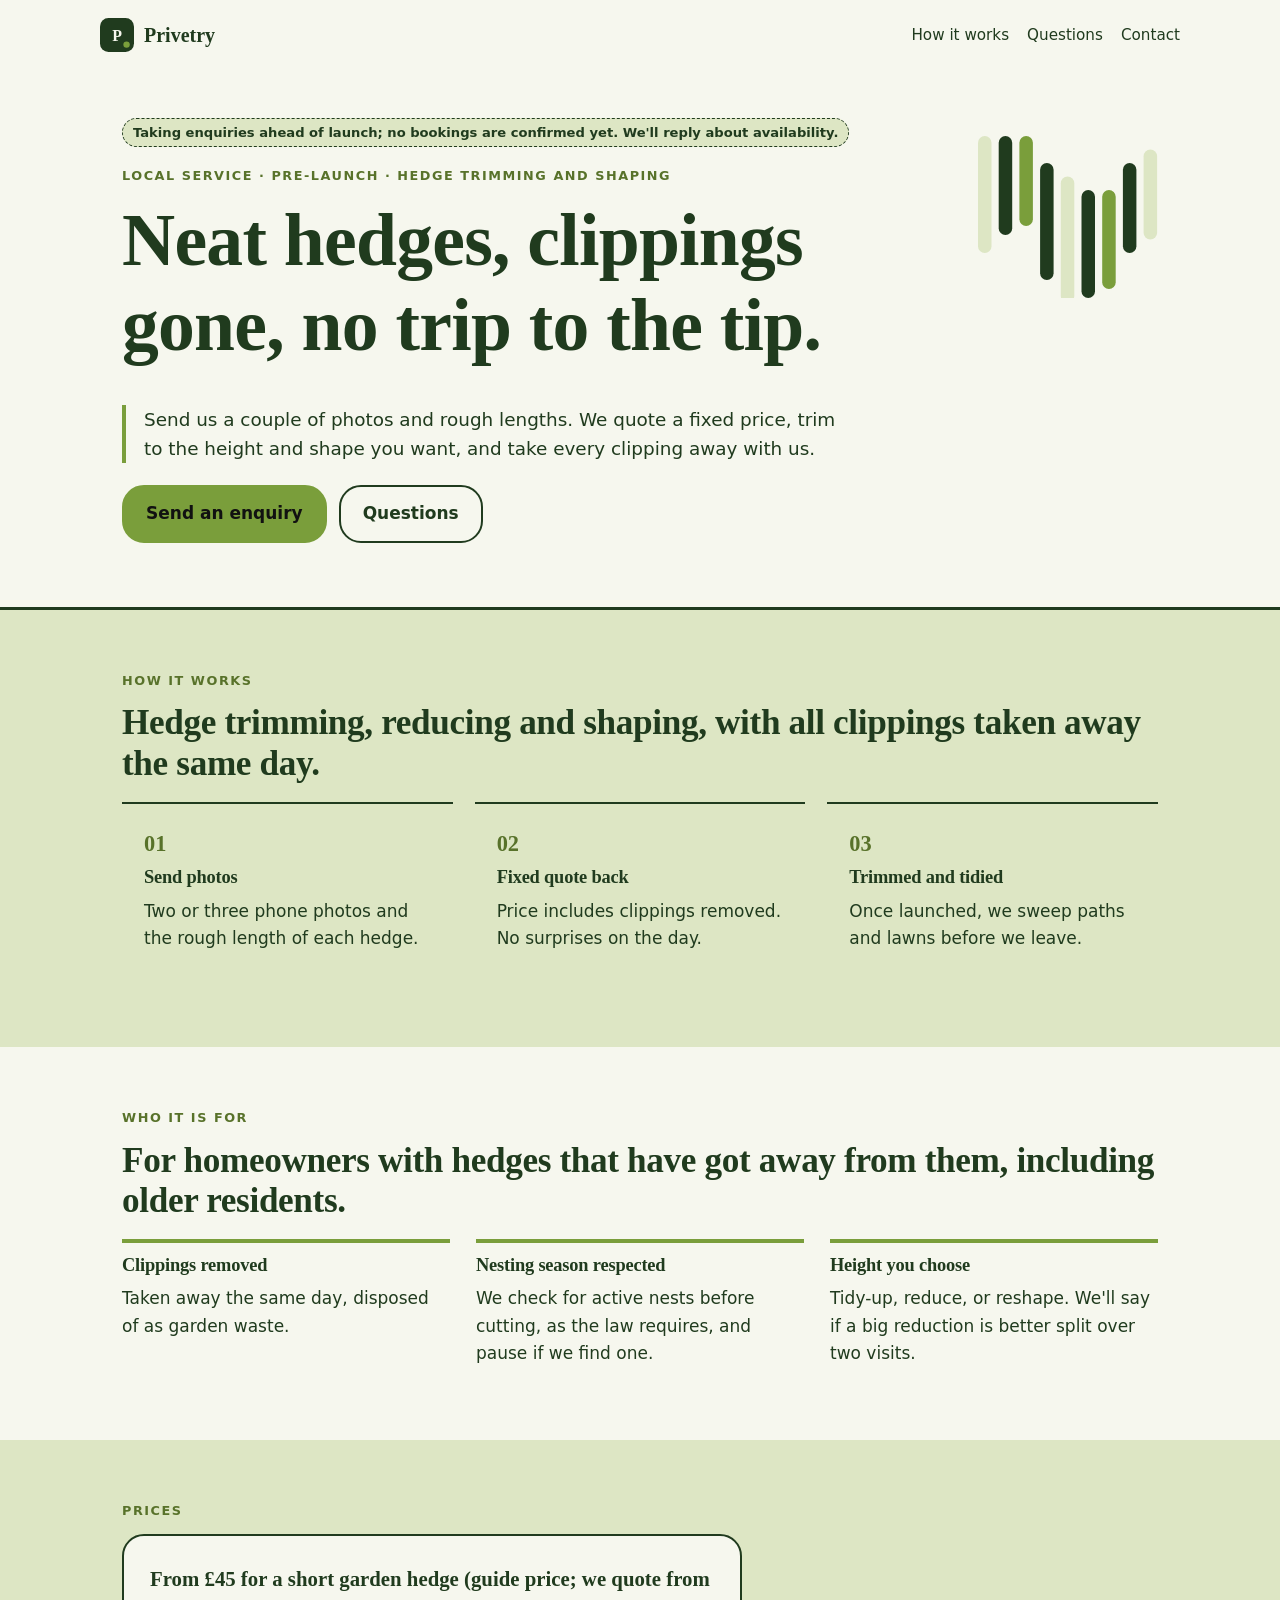
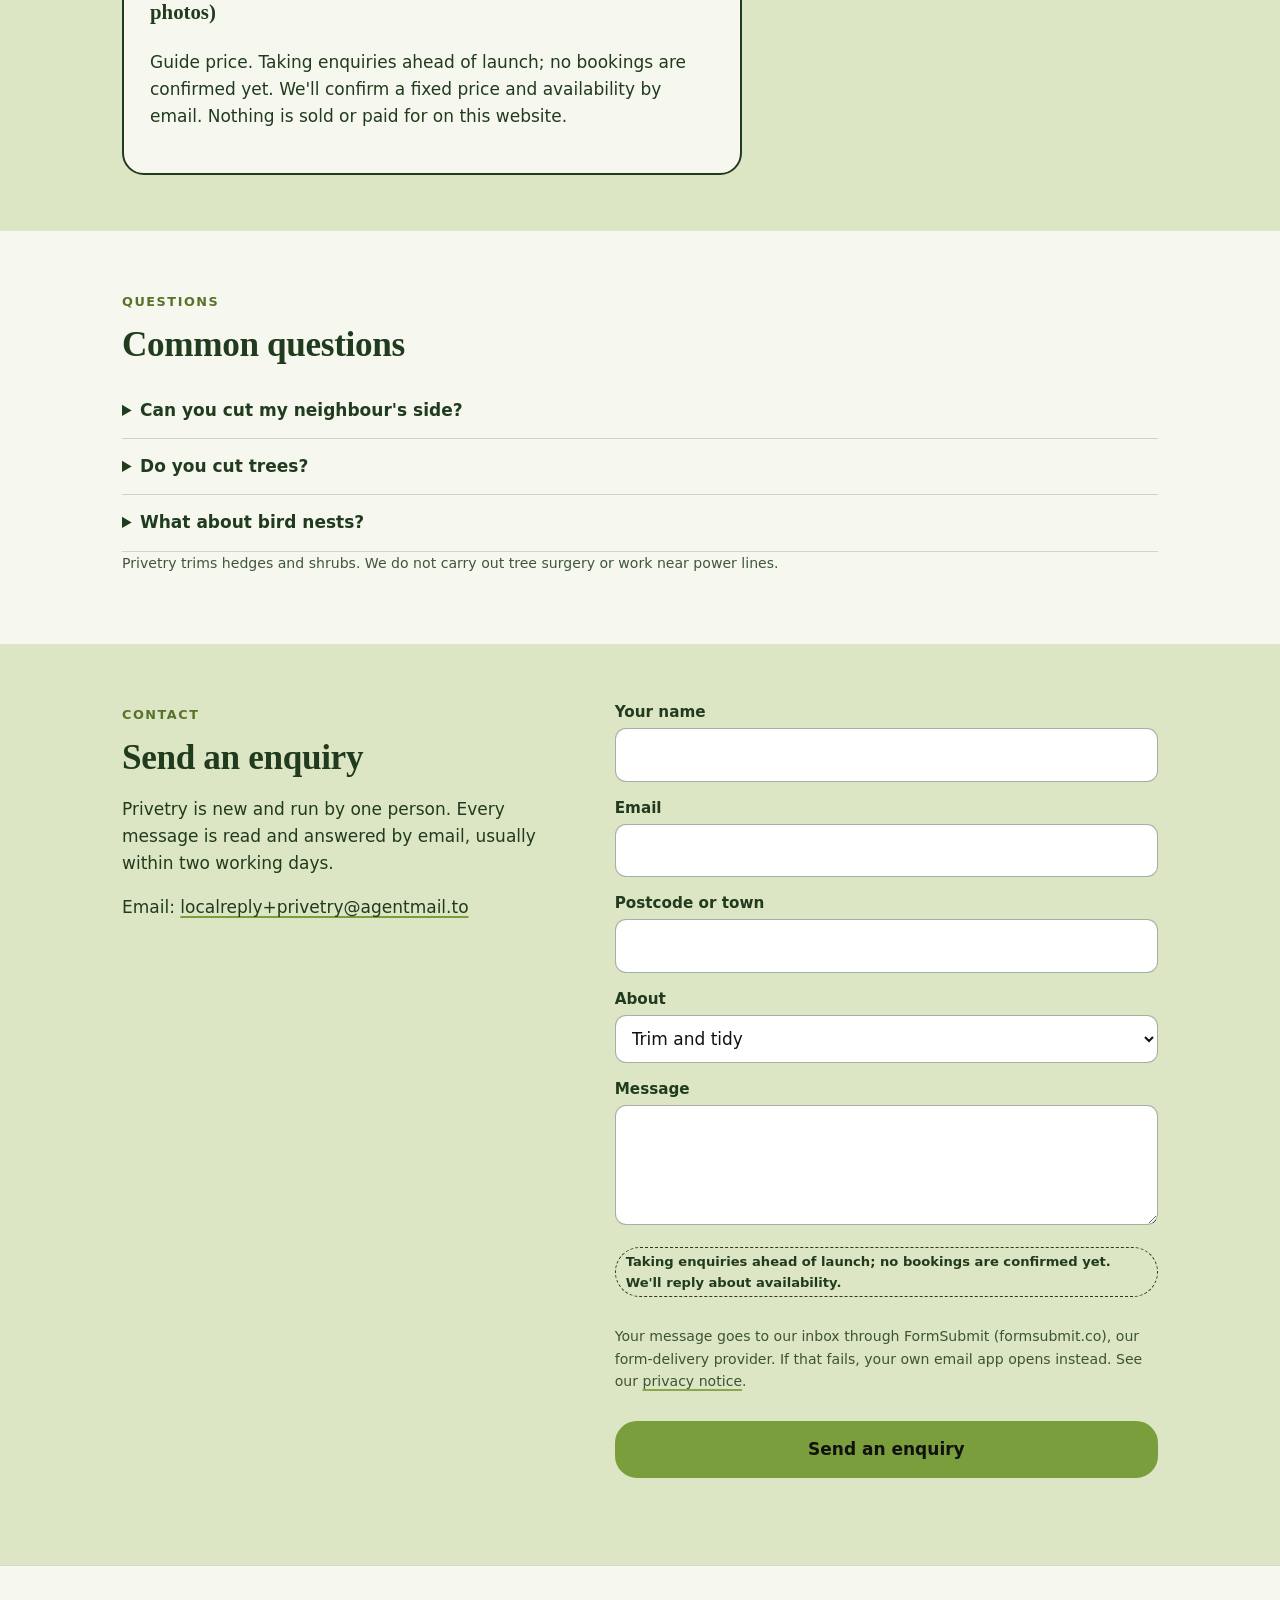
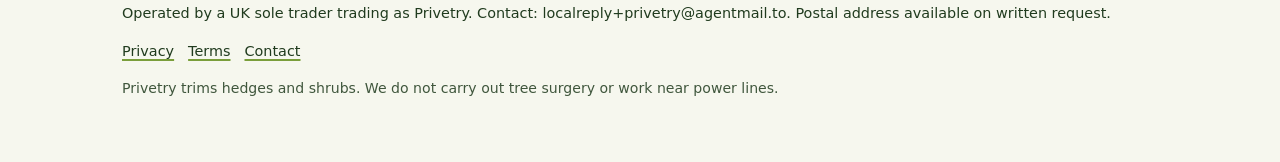
==== index.html @ 108900bd "Publish site 2026-10-19 19:15 BST" ====
<!doctype html>
<html lang="en-GB">
<head>
<meta charset="utf-8">
<meta name="viewport" content="width=device-width, initial-scale=1">
<meta http-equiv="Content-Security-Policy" content="default-src 'self'; img-src 'self' data: https://localreplyloop.goatcounter.com; style-src 'self'; script-src 'self'; font-src 'self'; connect-src 'self' https://formsubmit.co; form-action 'self'; base-uri 'self'; object-src 'none'">
<meta name="referrer" content="strict-origin-when-cross-origin">
<title>Privetry: Neat hedges, clippings gone, no trip to the tip</title>
<meta name="description" content="Hedge trimming, reducing and shaping, with all clippings taken away the same day.">
<meta name="theme-color" content="#203B1E">
<meta property="og:type" content="website"><meta property="og:title" content="Privetry: Neat hedges, clippings gone, no trip to the tip"><meta property="og:description" content="Hedge trimming, reducing and shaping, with all clippings taken away the same day.">
<meta property="og:image" content="https://evanturner557-del.github.io/privetry/assets/og.png"><meta property="og:image:width" content="1200"><meta property="og:image:height" content="630">
<meta property="og:image:alt" content="Privetry: Neat hedges, clippings gone, no trip to the tip."><meta property="og:site_name" content="Privetry"><meta property="og:locale" content="en_GB">
<meta property="og:url" content="https://evanturner557-del.github.io/privetry/"><meta name="twitter:card" content="summary_large_image">
<link rel="canonical" href="https://evanturner557-del.github.io/privetry/">
<link rel="icon" href="assets/favicon.svg" type="image/svg+xml">
<link rel="stylesheet" href="assets/site.css">
<script src="assets/config.js"></script>
<script src="assets/analytics.js" defer></script>
<script src="_shared/kit.js" defer></script>
</head>
<body>
<a class="skip" href="#main">Skip to content</a>
<header><div class="wrap top"><a class="brand" href="./"><svg viewBox="0 0 64 64" aria-hidden="true" width="34" height="34"><rect width="64" height="64" rx="16" fill="#203B1E"/><text x="32" y="43" text-anchor="middle" font-family="Georgia, serif" font-weight="700" font-size="30" fill="#F6F7EE">P</text><circle cx="50" cy="50" r="6" fill="#7A9E3B"/></svg>Privetry</a><nav aria-label="Primary"><a href="#how">How it works</a><a href="#faq">Questions</a><a href="#contact">Contact</a></nav></div></header><section class="hero"><div class="wrap"><div class="art"><svg viewBox="0 0 400 400" role="img" aria-label="Decorative pattern" class="motif" preserveAspectRatio="xMidYMid slice"><rect x="0" y="40" width="30" height="260" rx="15" fill="#DDE6C4"/><rect x="46" y="40" width="30" height="220" rx="15" fill="#203B1E"/><rect x="92" y="40" width="30" height="200" rx="15" fill="#7A9E3B"/><rect x="138" y="100" width="30" height="260" rx="15" fill="#203B1E"/><rect x="184" y="130" width="30" height="280" rx="15" fill="#DDE6C4"/><rect x="230" y="160" width="30" height="240" rx="15" fill="#203B1E"/><rect x="276" y="160" width="30" height="220" rx="15" fill="#7A9E3B"/><rect x="322" y="100" width="30" height="200" rx="15" fill="#203B1E"/><rect x="368" y="70" width="30" height="200" rx="15" fill="#DDE6C4"/></svg></div><span class="draft">Taking enquiries ahead of launch; no bookings are confirmed yet. We&#x27;ll reply about availability.</span><br><span class="eyebrow">Local service · pre-launch · Hedge trimming and shaping</span><h1>Neat hedges, clippings gone, no trip to the tip.</h1><p class="lede">Send us a couple of photos and rough lengths. We quote a fixed price, trim to the height and shape you want, and take every clipping away with us.</p><div class="ctas"><a class="btn" href="#contact" data-cta="hero">Send an enquiry</a><a class="btn ghost" href="#faq" data-cta="hero-secondary">Questions</a></div></div></section>
<main id="main">
<section class="tint" id="how"><div class="wrap"><span class="eyebrow">How it works</span><h2>Hedge trimming, reducing and shaping, with all clippings taken away the same day.</h2><div class="steps"><div class="step"><h3>Send photos</h3><p>Two or three phone photos and the rough length of each hedge.</p></div><div class="step"><h3>Fixed quote back</h3><p>Price includes clippings removed. No surprises on the day.</p></div><div class="step"><h3>Trimmed and tidied</h3><p>Once launched, we sweep paths and lawns before we leave.</p></div></div></div></section>
<section><div class="wrap"><span class="eyebrow">Who it is for</span><h2>For homeowners with hedges that have got away from them, including older residents.</h2><div class="points"><div class="point"><h3>Clippings removed</h3><p>Taken away the same day, disposed of as garden waste.</p></div><div class="point"><h3>Nesting season respected</h3><p>We check for active nests before cutting, as the law requires, and pause if we find one.</p></div><div class="point"><h3>Height you choose</h3><p>Tidy-up, reduce, or reshape. We&#x27;ll say if a big reduction is better split over two visits.</p></div></div></div></section>
<section class="tint" id="price"><div class="wrap"><span class="eyebrow">Prices</span><div class="pricebox"><p class="price">From £45 for a short garden hedge (guide price; we quote from photos)</p><p>Guide price. Taking enquiries ahead of launch; no bookings are confirmed yet. We&#x27;ll confirm a fixed price and availability by email. Nothing is sold or paid for on this website.</p></div></div></section>
<section id="faq"><div class="wrap"><span class="eyebrow">Questions</span><h2>Common questions</h2><details><summary>Can you cut my neighbour&#x27;s side?</summary><p>Only with their permission. We can give you a joint quote if you both agree.</p></details><details><summary>Do you cut trees?</summary><p>No. Hedges and shrubs only. For trees, use a qualified arborist.</p></details><details><summary>What about bird nests?</summary><p>If we find an active nest we stop work on that section and come back later at no extra charge.</p></details><p class="fine" style="margin-top:18px">Privetry trims hedges and shrubs. We do not carry out tree surgery or work near power lines.</p></div></section>
<section class="tint" id="contact"><div class="wrap contact-grid"><div><span class="eyebrow">Contact</span><h2>Send an enquiry</h2><p>Privetry is new and run by one person. Every message is read and answered by email, usually within two working days.</p><p>Email: <a href="mailto:localreply+privetry@agentmail.to">localreply+privetry@agentmail.to</a></p></div><form class="form" data-contact data-formsubmit="localreply+privetry@agentmail.to" data-email="localreply+privetry@agentmail.to" data-subject="Privetry enquiry" novalidate>
<div><label for="f-name">Your name</label><input id="f-name" name="name" autocomplete="name" required></div>
<div><label for="f-email">Email</label><input id="f-email" name="email" type="email" autocomplete="email" required></div>
<div><label for="f-postcode">Postcode or town</label><input id="f-postcode" name="postcode" autocomplete="postal-code"></div><div><label for="f-plan">About</label><select id="f-plan" name="plan"><option value="Trim and tidy">Trim and tidy</option><option value="Height reduction">Height reduction</option><option value="Regular visits">Regular visits</option></select></div>
<div><label for="f-message">Message</label><textarea id="f-message" name="message"></textarea></div>
<p class="draft">Taking enquiries ahead of launch; no bookings are confirmed yet. We&#x27;ll reply about availability.</p><p class="hint">Your message goes to our inbox through FormSubmit (formsubmit.co), our form-delivery provider. If that fails, your own email app opens instead. See our <a href="privacy.html">privacy notice</a>.</p>
<button class="btn" type="submit">Send an enquiry</button>
<p class="form-status" role="status" aria-live="polite"></p>
</form></div></section>
</main><footer><div class="wrap"><p>Operated by a UK sole trader trading as Privetry. Contact: localreply+privetry@agentmail.to. Postal address available on written request.</p>
<p><a href="privacy.html">Privacy</a><a href="terms.html">Terms</a><a href="./#contact">Contact</a></p>
<p class="fine">Privetry trims hedges and shrubs. We do not carry out tree surgery or work near power lines.</p></div></footer>
</body></html>
---- assets/site.css ----
:root{--ink:#203B1E;--paper:#F6F7EE;--acc:#7A9E3B;--acc-text:#58722A;--on-acc:#111111;--soft:#DDE6C4;--on-ink:#F6F7EE;--r:22px;--br:22px;--head:Georgia, 'Times New Roman', serif;--body:system-ui, -apple-system, 'Segoe UI', Roboto, sans-serif}
*,*::before,*::after{box-sizing:border-box}html{scroll-behavior:smooth}@media (prefers-reduced-motion:reduce){html{scroll-behavior:auto}*{transition:none!important}}
body{margin:0;font-family:var(--body);color:var(--ink);background:var(--paper);line-height:1.6;font-size:17px;-webkit-font-smoothing:antialiased}
h1,h2,h3{font-family:var(--head);line-height:1.15;margin:0 0 .5em;letter-spacing:-.01em}h1{font-size:clamp(2.1rem,5vw,3.6rem)}h2{font-size:clamp(1.5rem,3vw,2.2rem)}h3{font-size:1.15rem}
p{margin:0 0 1em}a{color:var(--ink);text-decoration-color:var(--acc);text-underline-offset:3px;text-decoration-thickness:2px}
.wrap{max-width:1080px;margin:0 auto;padding:0 22px}.skip{position:absolute;left:-999px}.skip:focus{left:12px;top:12px;background:var(--ink);color:var(--on-ink);padding:8px 12px;z-index:9}
:focus-visible{outline:3px solid var(--acc);outline-offset:2px}
.top{display:flex;align-items:center;justify-content:space-between;padding:18px 0;gap:16px}.brand{display:flex;align-items:center;gap:10px;font-family:var(--head);font-weight:700;font-size:1.25rem;text-decoration:none}
.top nav a{margin-left:18px;font-size:.95rem;text-decoration:none}.top nav a:hover{text-decoration:underline}
.btn{display:inline-block;background:var(--acc);color:var(--on-acc);padding:13px 22px;border-radius:var(--br);font-weight:600;text-decoration:none;border:2px solid var(--acc);cursor:pointer;font:inherit;font-weight:600}
.btn:hover{filter:brightness(.94)}.btn.ghost{background:transparent;color:var(--ink);border-color:var(--ink)}
.eyebrow{display:inline-block;font-size:.8rem;letter-spacing:.12em;text-transform:uppercase;font-weight:600;color:var(--acc-text);margin-bottom:12px}
.hero{padding:48px 0 64px}.hero .lede{font-size:1.15rem;max-width:40em}.ctas{display:flex;gap:12px;flex-wrap:wrap;margin-top:22px}
.motif{width:100%;height:auto;max-width:420px;display:block}
.draft{display:inline-block;background:var(--soft);border:1px dashed var(--ink);padding:3px 10px;border-radius:999px;font-size:.82rem;font-weight:600;margin-bottom:14px}
section{padding:56px 0}.tint{background:var(--soft)}
.steps{display:grid;grid-template-columns:repeat(auto-fit,minmax(220px,1fr));gap:22px;counter-reset:s}
.step{padding:22px;border-radius:var(--r);background:var(--paper);border:1px solid color-mix(in srgb,var(--ink) 14%,transparent)}
.step::before{counter-increment:s;content:"0" counter(s);font-family:var(--head);font-weight:700;color:var(--acc-text);display:block;font-size:1.4rem;margin-bottom:6px}
.points{display:grid;grid-template-columns:repeat(auto-fit,minmax(240px,1fr));gap:26px}.point h3{border-top:4px solid var(--acc);padding-top:12px}
.price{font-family:var(--head);font-size:1.3rem;font-weight:700}.pricebox{border:2px solid var(--ink);border-radius:var(--r);padding:26px;max-width:620px;background:var(--paper)}
details{border-bottom:1px solid color-mix(in srgb,var(--ink) 18%,transparent);padding:14px 0}summary{cursor:pointer;font-weight:600}details p{margin-top:10px}
.form{display:grid;gap:14px;max-width:620px}.form label{font-weight:600;font-size:.95rem;display:block;margin-bottom:4px}
.form input,.form textarea,.form select{width:100%;padding:12px;border:1.5px solid color-mix(in srgb,var(--ink) 40%,transparent);border-radius:calc(var(--r)/2);font:inherit;background:#fff;color:#111}
.form textarea{min-height:120px}.hint,.fine{font-size:.88rem;opacity:.85}.form-status{font-weight:600}
.contact-grid{display:grid;grid-template-columns:1fr 1.2fr;gap:40px}@media(max-width:800px){.contact-grid{grid-template-columns:1fr}.top nav{display:none}}
footer{padding:36px 0 48px;font-size:.9rem;border-top:1px solid color-mix(in srgb,var(--ink) 15%,transparent)}footer a{margin-right:14px}
.tool{background:var(--paper);border:2px solid var(--ink);border-radius:var(--r);padding:26px;max-width:640px}.tool .row{display:grid;grid-template-columns:1fr 140px;gap:12px;align-items:center;margin-bottom:10px}
.tool input[type=number]{padding:10px;border:1.5px solid var(--ink);border-radius:8px;font:inherit;width:100%}.result{margin-top:16px;padding:16px;background:var(--soft);border-radius:calc(var(--r)/2);min-height:3em}
.check h3{margin-top:18px}.check label{display:flex;gap:10px;align-items:flex-start;padding:6px 0}.check input{width:20px;height:20px;accent-color:var(--acc)}
.legal{max-width:760px}.legal h2{font-size:1.3rem;margin-top:1.6em}
.hero h1{font-size:clamp(2.4rem,6.5vw,4.6rem);max-width:13em}.hero{border-bottom:3px solid var(--ink)}.hero .art{float:right;width:180px;margin:0 0 20px 30px}.hero .lede{border-left:4px solid var(--acc);padding-left:18px}.step{border:none;border-top:2px solid var(--ink);border-radius:0;background:none}
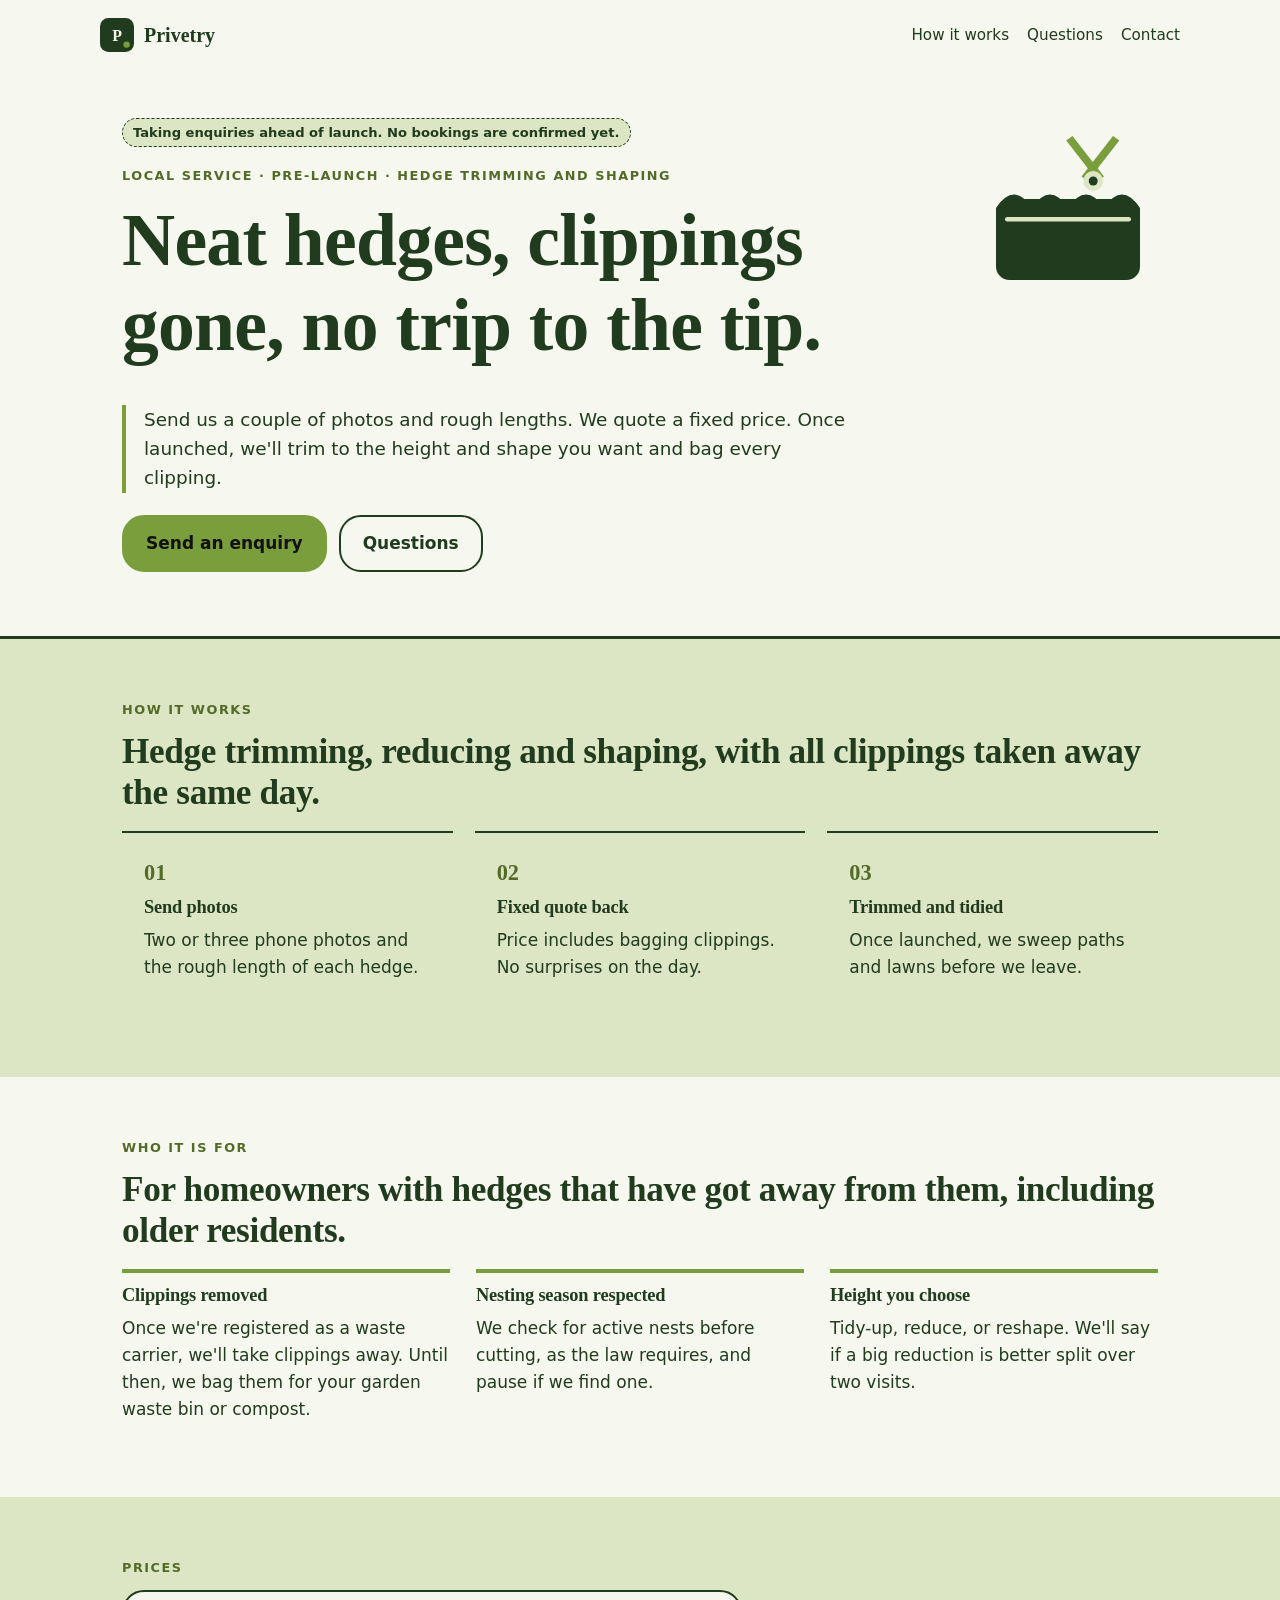
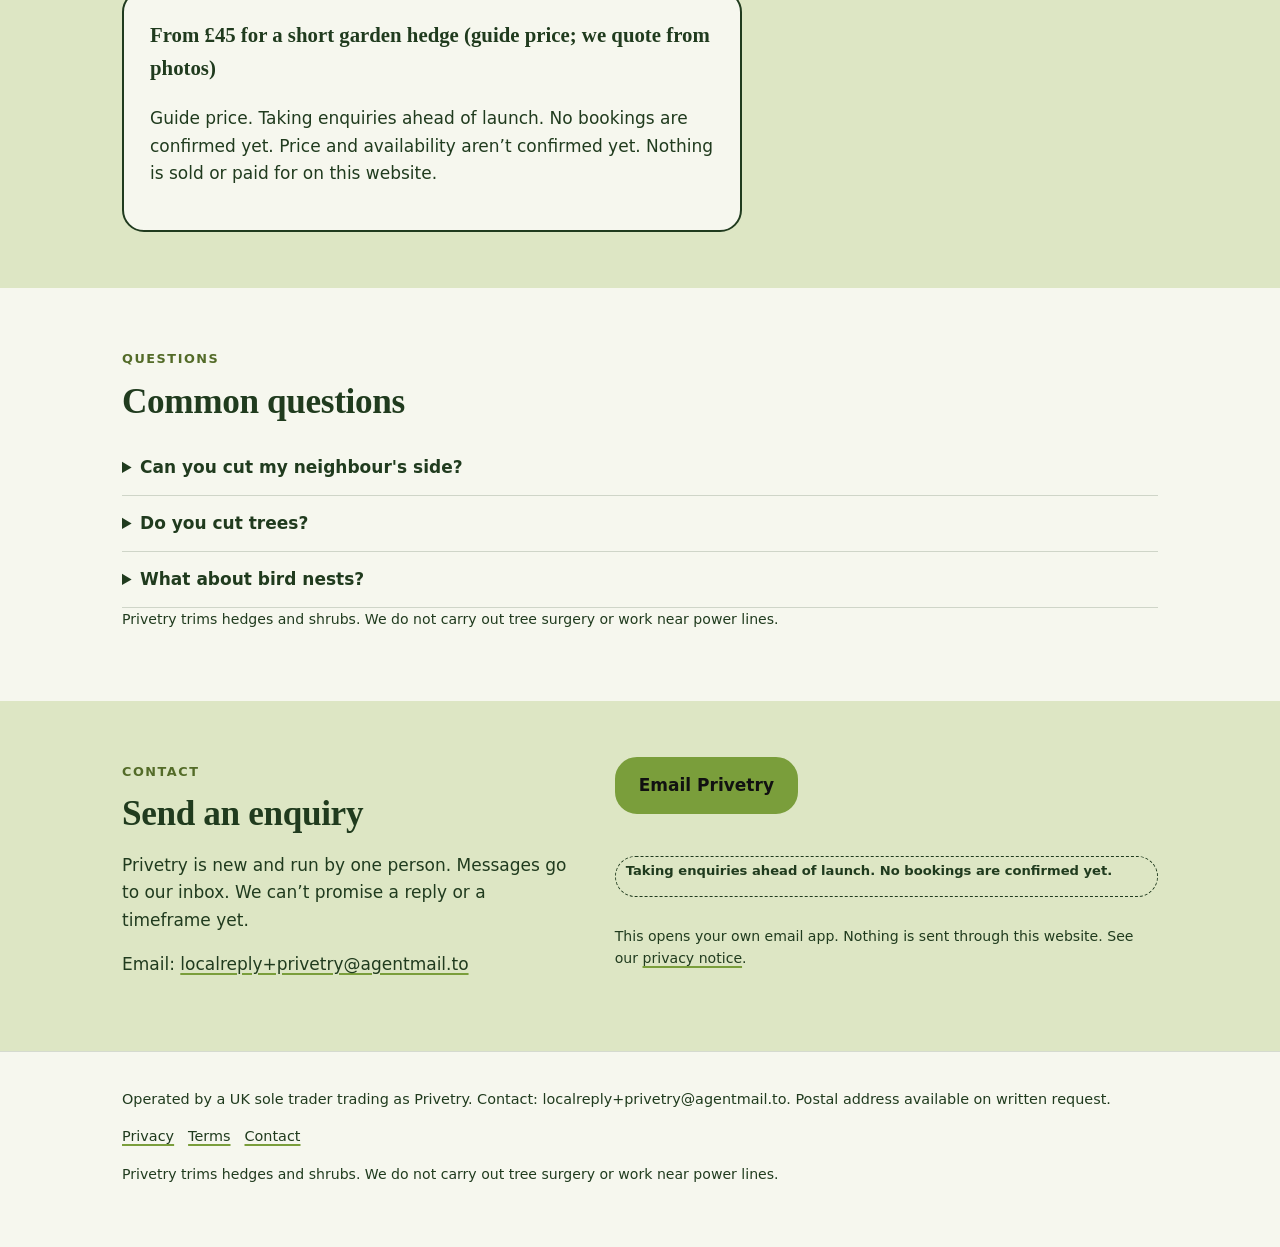
==== commit 3ee05f1b: "Publish site 2026-10-21 08:29 BST" ====
--- a/index.html
+++ b/index.html
@@ -3,7 +3,7 @@
 <head>
 <meta charset="utf-8">
 <meta name="viewport" content="width=device-width, initial-scale=1">
-<meta http-equiv="Content-Security-Policy" content="default-src 'self'; img-src 'self' data: https://localreplyloop.goatcounter.com; style-src 'self'; script-src 'self'; font-src 'self'; connect-src 'self' https://formsubmit.co; form-action 'self'; base-uri 'self'; object-src 'none'">
+<meta http-equiv="Content-Security-Policy" content="default-src 'self'; img-src 'self' data: https://localreplyloop.goatcounter.com; style-src 'self'; script-src 'self'; font-src 'self'; connect-src 'self'; form-action 'self'; base-uri 'self'; object-src 'none'">
 <meta name="referrer" content="strict-origin-when-cross-origin">
 <title>Privetry: Neat hedges, clippings gone, no trip to the tip</title>
 <meta name="description" content="Hedge trimming, reducing and shaping, with all clippings taken away the same day.">
@@ -21,21 +21,14 @@
 </head>
 <body>
 <a class="skip" href="#main">Skip to content</a>
-<header><div class="wrap top"><a class="brand" href="./"><svg viewBox="0 0 64 64" aria-hidden="true" width="34" height="34"><rect width="64" height="64" rx="16" fill="#203B1E"/><text x="32" y="43" text-anchor="middle" font-family="Georgia, serif" font-weight="700" font-size="30" fill="#F6F7EE">P</text><circle cx="50" cy="50" r="6" fill="#7A9E3B"/></svg>Privetry</a><nav aria-label="Primary"><a href="#how">How it works</a><a href="#faq">Questions</a><a href="#contact">Contact</a></nav></div></header><section class="hero"><div class="wrap"><div class="art"><svg viewBox="0 0 400 400" role="img" aria-label="Decorative pattern" class="motif" preserveAspectRatio="xMidYMid slice"><rect x="0" y="40" width="30" height="260" rx="15" fill="#DDE6C4"/><rect x="46" y="40" width="30" height="220" rx="15" fill="#203B1E"/><rect x="92" y="40" width="30" height="200" rx="15" fill="#7A9E3B"/><rect x="138" y="100" width="30" height="260" rx="15" fill="#203B1E"/><rect x="184" y="130" width="30" height="280" rx="15" fill="#DDE6C4"/><rect x="230" y="160" width="30" height="240" rx="15" fill="#203B1E"/><rect x="276" y="160" width="30" height="220" rx="15" fill="#7A9E3B"/><rect x="322" y="100" width="30" height="200" rx="15" fill="#203B1E"/><rect x="368" y="70" width="30" height="200" rx="15" fill="#DDE6C4"/></svg></div><span class="draft">Taking enquiries ahead of launch; no bookings are confirmed yet. We&#x27;ll reply about availability.</span><br><span class="eyebrow">Local service · pre-launch · Hedge trimming and shaping</span><h1>Neat hedges, clippings gone, no trip to the tip.</h1><p class="lede">Send us a couple of photos and rough lengths. We quote a fixed price, trim to the height and shape you want, and take every clipping away with us.</p><div class="ctas"><a class="btn" href="#contact" data-cta="hero">Send an enquiry</a><a class="btn ghost" href="#faq" data-cta="hero-secondary">Questions</a></div></div></section>
+<header><div class="wrap top"><a class="brand" href="./"><svg viewBox="0 0 64 64" aria-hidden="true" width="34" height="34"><rect width="64" height="64" rx="16" fill="#203B1E"/><text x="32" y="43" text-anchor="middle" font-family="Georgia, serif" font-weight="700" font-size="30" fill="#F6F7EE">P</text><circle cx="50" cy="50" r="6" fill="#7A9E3B"/></svg>Privetry</a><nav aria-label="Primary"><a href="#how">How it works</a><a href="#faq">Questions</a><a href="#contact">Contact</a></nav></div></header>
 <main id="main">
-<section class="tint" id="how"><div class="wrap"><span class="eyebrow">How it works</span><h2>Hedge trimming, reducing and shaping, with all clippings taken away the same day.</h2><div class="steps"><div class="step"><h3>Send photos</h3><p>Two or three phone photos and the rough length of each hedge.</p></div><div class="step"><h3>Fixed quote back</h3><p>Price includes clippings removed. No surprises on the day.</p></div><div class="step"><h3>Trimmed and tidied</h3><p>Once launched, we sweep paths and lawns before we leave.</p></div></div></div></section>
-<section><div class="wrap"><span class="eyebrow">Who it is for</span><h2>For homeowners with hedges that have got away from them, including older residents.</h2><div class="points"><div class="point"><h3>Clippings removed</h3><p>Taken away the same day, disposed of as garden waste.</p></div><div class="point"><h3>Nesting season respected</h3><p>We check for active nests before cutting, as the law requires, and pause if we find one.</p></div><div class="point"><h3>Height you choose</h3><p>Tidy-up, reduce, or reshape. We&#x27;ll say if a big reduction is better split over two visits.</p></div></div></div></section>
-<section class="tint" id="price"><div class="wrap"><span class="eyebrow">Prices</span><div class="pricebox"><p class="price">From £45 for a short garden hedge (guide price; we quote from photos)</p><p>Guide price. Taking enquiries ahead of launch; no bookings are confirmed yet. We&#x27;ll confirm a fixed price and availability by email. Nothing is sold or paid for on this website.</p></div></div></section>
+<section class="hero"><div class="wrap"><div class="art"><svg viewBox="0 0 400 400" aria-hidden="true" focusable="false" class="motif"><rect x="40" y="180" width="320" height="180" rx="30" fill="#203B1E"/><path d="M40 200 q40 -60 80 0 q40 -60 80 0 q40 -60 80 0 q40 -60 80 0 v20 h-320z" fill="#203B1E"/><rect x="60" y="220" width="280" height="10" rx="5" fill="#DDE6C4"/><path d="M210 40 l70 90 -14 10 -70 -90z" fill="#7A9E3B"/><path d="M300 40 l-70 90 14 10 70 -90z" fill="#7A9E3B"/><circle cx="256" cy="140" r="22" fill="#DDE6C4"/><circle cx="256" cy="140" r="10" fill="#203B1E"/></svg></div><span class="draft">Taking enquiries ahead of launch. No bookings are confirmed yet.</span><br><span class="eyebrow">Local service · pre-launch · Hedge trimming and shaping</span><h1>Neat hedges, clippings gone, no trip to the tip.</h1><p class="lede">Send us a couple of photos and rough lengths. We quote a fixed price. Once launched, we&#x27;ll trim to the height and shape you want and bag every clipping.</p><div class="ctas"><a class="btn" href="#contact" data-cta="hero">Send an enquiry</a><a class="btn ghost" href="#faq" data-cta="hero-secondary">Questions</a></div></div></section>
+<section class="tint" id="how"><div class="wrap"><span class="eyebrow">How it works</span><h2>Hedge trimming, reducing and shaping, with all clippings taken away the same day.</h2><div class="steps"><div class="step"><h3>Send photos</h3><p>Two or three phone photos and the rough length of each hedge.</p></div><div class="step"><h3>Fixed quote back</h3><p>Price includes bagging clippings. No surprises on the day.</p></div><div class="step"><h3>Trimmed and tidied</h3><p>Once launched, we sweep paths and lawns before we leave.</p></div></div></div></section>
+<section><div class="wrap"><span class="eyebrow">Who it is for</span><h2>For homeowners with hedges that have got away from them, including older residents.</h2><div class="points"><div class="point"><h3>Clippings removed</h3><p>Once we&#x27;re registered as a waste carrier, we&#x27;ll take clippings away. Until then, we bag them for your garden waste bin or compost.</p></div><div class="point"><h3>Nesting season respected</h3><p>We check for active nests before cutting, as the law requires, and pause if we find one.</p></div><div class="point"><h3>Height you choose</h3><p>Tidy-up, reduce, or reshape. We&#x27;ll say if a big reduction is better split over two visits.</p></div></div></div></section>
+<section class="tint" id="price"><div class="wrap"><span class="eyebrow">Prices</span><div class="pricebox"><p class="price">From £45 for a short garden hedge (guide price; we quote from photos)</p><p>Guide price. Taking enquiries ahead of launch. No bookings are confirmed yet. Price and availability aren’t confirmed yet. Nothing is sold or paid for on this website.</p></div></div></section>
 <section id="faq"><div class="wrap"><span class="eyebrow">Questions</span><h2>Common questions</h2><details><summary>Can you cut my neighbour&#x27;s side?</summary><p>Only with their permission. We can give you a joint quote if you both agree.</p></details><details><summary>Do you cut trees?</summary><p>No. Hedges and shrubs only. For trees, use a qualified arborist.</p></details><details><summary>What about bird nests?</summary><p>If we find an active nest we stop work on that section and come back later at no extra charge.</p></details><p class="fine" style="margin-top:18px">Privetry trims hedges and shrubs. We do not carry out tree surgery or work near power lines.</p></div></section>
-<section class="tint" id="contact"><div class="wrap contact-grid"><div><span class="eyebrow">Contact</span><h2>Send an enquiry</h2><p>Privetry is new and run by one person. Every message is read and answered by email, usually within two working days.</p><p>Email: <a href="mailto:localreply+privetry@agentmail.to">localreply+privetry@agentmail.to</a></p></div><form class="form" data-contact data-formsubmit="localreply+privetry@agentmail.to" data-email="localreply+privetry@agentmail.to" data-subject="Privetry enquiry" novalidate>
-<div><label for="f-name">Your name</label><input id="f-name" name="name" autocomplete="name" required></div>
-<div><label for="f-email">Email</label><input id="f-email" name="email" type="email" autocomplete="email" required></div>
-<div><label for="f-postcode">Postcode or town</label><input id="f-postcode" name="postcode" autocomplete="postal-code"></div><div><label for="f-plan">About</label><select id="f-plan" name="plan"><option value="Trim and tidy">Trim and tidy</option><option value="Height reduction">Height reduction</option><option value="Regular visits">Regular visits</option></select></div>
-<div><label for="f-message">Message</label><textarea id="f-message" name="message"></textarea></div>
-<p class="draft">Taking enquiries ahead of launch; no bookings are confirmed yet. We&#x27;ll reply about availability.</p><p class="hint">Your message goes to our inbox through FormSubmit (formsubmit.co), our form-delivery provider. If that fails, your own email app opens instead. See our <a href="privacy.html">privacy notice</a>.</p>
-<button class="btn" type="submit">Send an enquiry</button>
-<p class="form-status" role="status" aria-live="polite"></p>
-</form></div></section>
+<section class="tint" id="contact"><div class="wrap contact-grid"><div><span class="eyebrow">Contact</span><h2>Send an enquiry</h2><p>Privetry is new and run by one person. Messages go to our inbox. We can’t promise a reply or a timeframe yet.</p><p>Email: <a href="mailto:localreply+privetry@agentmail.to">localreply+privetry@agentmail.to</a></p></div><div class="form contact-mail"><p><a class="btn" href="mailto:localreply+privetry@agentmail.to?subject=%5BPrivetry%5D%20Enquiry" data-cta="enquire">Email Privetry</a></p><p class="draft">Taking enquiries ahead of launch. No bookings are confirmed yet.</p><p class="hint">This opens your own email app. Nothing is sent through this website. See our <a href="privacy.html">privacy notice</a>.</p></div></div></section>
 </main><footer><div class="wrap"><p>Operated by a UK sole trader trading as Privetry. Contact: localreply+privetry@agentmail.to. Postal address available on written request.</p>
 <p><a href="privacy.html">Privacy</a><a href="terms.html">Terms</a><a href="./#contact">Contact</a></p>
 <p class="fine">Privetry trims hedges and shrubs. We do not carry out tree surgery or work near power lines.</p></div></footer>
--- a/assets/site.css
+++ b/assets/site.css
@@ -1,4 +1,4 @@
-:root{--ink:#203B1E;--paper:#F6F7EE;--acc:#7A9E3B;--acc-text:#58722A;--on-acc:#111111;--soft:#DDE6C4;--on-ink:#F6F7EE;--r:22px;--br:22px;--head:Georgia, 'Times New Roman', serif;--body:system-ui, -apple-system, 'Segoe UI', Roboto, sans-serif}
+:root{--ink:#203B1E;--paper:#F6F7EE;--acc:#7A9E3B;--acc-text:#536B28;--on-acc:#111111;--acc-btn:#7A9E3B;--soft:#DDE6C4;--on-ink:#F6F7EE;--r:22px;--br:22px;--head:Georgia, 'Times New Roman', serif;--body:system-ui, -apple-system, 'Segoe UI', Roboto, sans-serif}
 *,*::before,*::after{box-sizing:border-box}html{scroll-behavior:smooth}@media (prefers-reduced-motion:reduce){html{scroll-behavior:auto}*{transition:none!important}}
 body{margin:0;font-family:var(--body);color:var(--ink);background:var(--paper);line-height:1.6;font-size:17px;-webkit-font-smoothing:antialiased}
 h1,h2,h3{font-family:var(--head);line-height:1.15;margin:0 0 .5em;letter-spacing:-.01em}h1{font-size:clamp(2.1rem,5vw,3.6rem)}h2{font-size:clamp(1.5rem,3vw,2.2rem)}h3{font-size:1.15rem}
@@ -7,11 +7,11 @@
 :focus-visible{outline:3px solid var(--acc);outline-offset:2px}
 .top{display:flex;align-items:center;justify-content:space-between;padding:18px 0;gap:16px}.brand{display:flex;align-items:center;gap:10px;font-family:var(--head);font-weight:700;font-size:1.25rem;text-decoration:none}
 .top nav a{margin-left:18px;font-size:.95rem;text-decoration:none}.top nav a:hover{text-decoration:underline}
-.btn{display:inline-block;background:var(--acc);color:var(--on-acc);padding:13px 22px;border-radius:var(--br);font-weight:600;text-decoration:none;border:2px solid var(--acc);cursor:pointer;font:inherit;font-weight:600}
-.btn:hover{filter:brightness(.94)}.btn.ghost{background:transparent;color:var(--ink);border-color:var(--ink)}
+.btn{display:inline-block;background:var(--acc-btn);color:var(--on-acc);padding:13px 22px;border-radius:var(--br);font-weight:600;text-decoration:none;border:2px solid var(--acc-btn);cursor:pointer;font:inherit;font-weight:600}
+.btn:hover{filter:none;box-shadow:inset 0 0 0 2px currentColor}.btn.ghost{background:transparent;color:var(--ink);border-color:var(--ink)}
 .eyebrow{display:inline-block;font-size:.8rem;letter-spacing:.12em;text-transform:uppercase;font-weight:600;color:var(--acc-text);margin-bottom:12px}
 .hero{padding:48px 0 64px}.hero .lede{font-size:1.15rem;max-width:40em}.ctas{display:flex;gap:12px;flex-wrap:wrap;margin-top:22px}
-.motif{width:100%;height:auto;max-width:420px;display:block}
+.motif{width:100%;height:auto;max-width:420px;display:block}.art{margin:0}
 .draft{display:inline-block;background:var(--soft);border:1px dashed var(--ink);padding:3px 10px;border-radius:999px;font-size:.82rem;font-weight:600;margin-bottom:14px}
 section{padding:56px 0}.tint{background:var(--soft)}
 .steps{display:grid;grid-template-columns:repeat(auto-fit,minmax(220px,1fr));gap:22px;counter-reset:s}
@@ -22,8 +22,8 @@
 details{border-bottom:1px solid color-mix(in srgb,var(--ink) 18%,transparent);padding:14px 0}summary{cursor:pointer;font-weight:600}details p{margin-top:10px}
 .form{display:grid;gap:14px;max-width:620px}.form label{font-weight:600;font-size:.95rem;display:block;margin-bottom:4px}
 .form input,.form textarea,.form select{width:100%;padding:12px;border:1.5px solid color-mix(in srgb,var(--ink) 40%,transparent);border-radius:calc(var(--r)/2);font:inherit;background:#fff;color:#111}
-.form textarea{min-height:120px}.hint,.fine{font-size:.88rem;opacity:.85}.form-status{font-weight:600}
-.contact-grid{display:grid;grid-template-columns:1fr 1.2fr;gap:40px}@media(max-width:800px){.contact-grid{grid-template-columns:1fr}.top nav{display:none}}
+.form textarea{min-height:120px}.hint,.fine{font-size:.88rem}.form-status{font-weight:600}
+.contact-grid{display:grid;grid-template-columns:1fr 1.2fr;gap:40px}@media(max-width:800px){.contact-grid{grid-template-columns:1fr}.top nav a:not([href="#contact"]){display:none}.top nav a{margin-left:0;padding:10px 0;font-weight:600}}
 footer{padding:36px 0 48px;font-size:.9rem;border-top:1px solid color-mix(in srgb,var(--ink) 15%,transparent)}footer a{margin-right:14px}
 .tool{background:var(--paper);border:2px solid var(--ink);border-radius:var(--r);padding:26px;max-width:640px}.tool .row{display:grid;grid-template-columns:1fr 140px;gap:12px;align-items:center;margin-bottom:10px}
 .tool input[type=number]{padding:10px;border:1.5px solid var(--ink);border-radius:8px;font:inherit;width:100%}.result{margin-top:16px;padding:16px;background:var(--soft);border-radius:calc(var(--r)/2);min-height:3em}
